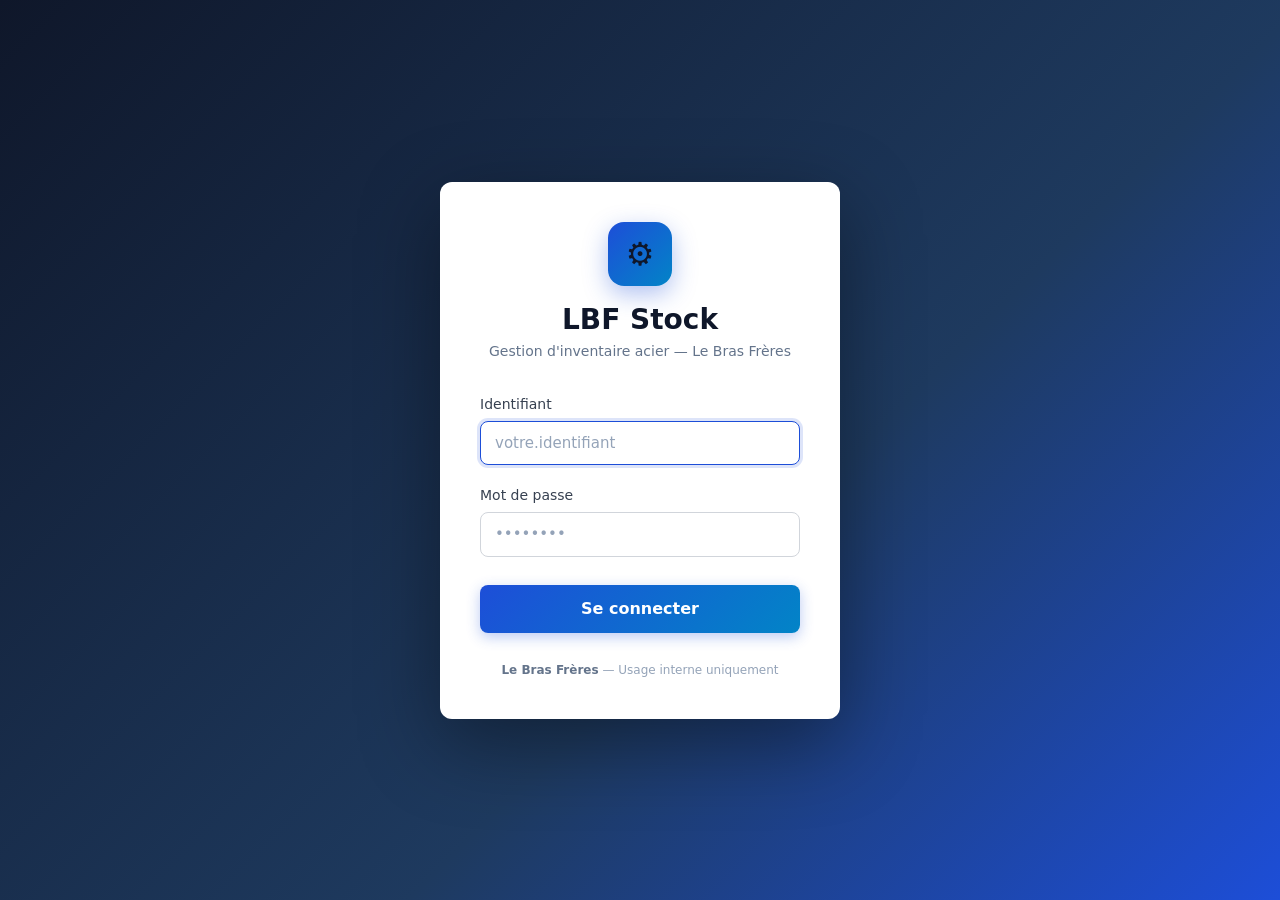
==== index.html @ 9272afbf "feat: initialisation LBF Stock v2 — structure complète Scaffold complet de l'application de gestion " ====
<!DOCTYPE html>
<html lang="fr">
<head>
  <meta charset="UTF-8">
  <meta name="viewport" content="width=device-width, initial-scale=1.0">
  <title>LBF Stock — Connexion</title>
  <link rel="stylesheet" href="css/main.css">
  <link rel="stylesheet" href="css/login.css">
</head>
<body>

  <div class="login-container">
    <div class="login-card">

      <!-- En-tête -->
      <div class="login-header">
        <div class="login-logo">
          <span class="login-logo-icon">⚙</span>
        </div>
        <h1 class="login-title">LBF Stock</h1>
        <p class="login-subtitle">Gestion d'inventaire acier — Le Bras Frères</p>
      </div>

      <!-- Formulaire -->
      <form id="loginForm" class="login-form" novalidate>
        <div class="form-group">
          <label for="username" class="form-label">Identifiant</label>
          <input
            type="text"
            id="username"
            class="form-control"
            placeholder="votre.identifiant"
            autocomplete="username"
            required
          >
        </div>

        <div class="form-group">
          <label for="password" class="form-label">Mot de passe</label>
          <input
            type="password"
            id="password"
            class="form-control"
            placeholder="••••••••"
            autocomplete="current-password"
            required
          >
        </div>

        <div id="loginError" class="login-error" hidden></div>

        <button type="submit" id="submitBtn" class="btn-login">
          Se connecter
        </button>
      </form>

      <!-- Pied -->
      <div class="login-footer">
        <strong>Le Bras Frères</strong> — Usage interne uniquement
      </div>

    </div>
  </div>

  <script src="js/config.js"></script>
  <script src="js/supabase.js"></script>
  <script src="js/utils.js"></script>
  <script src="auth/auth.js"></script>
  <script src="js/login.js"></script>
</body>
</html>
---- css/main.css ----
/* =============================================================
   LBF Stock v2 — Système de design global
   Variables, reset, typographie, composants communs
   ============================================================= */

/* ── Variables ─────────────────────────────────────────────── */
:root {
  /* Couleurs principales */
  --color-primary:       #1d4ed8;
  --color-primary-hover: #1e40af;
  --color-primary-light: #dbeafe;

  /* Couleurs de statut */
  --color-success:       #16a34a;
  --color-success-bg:    #dcfce7;
  --color-warning:       #d97706;
  --color-warning-bg:    #fef3c7;
  --color-error:         #dc2626;
  --color-error-bg:      #fee2e2;
  --color-info:          #0284c7;
  --color-info-bg:       #e0f2fe;

  /* Neutres */
  --color-bg:            #f1f5f9;
  --color-surface:       #ffffff;
  --color-border:        #e2e8f0;
  --color-border-strong: #cbd5e1;
  --color-text:          #0f172a;
  --color-text-muted:    #64748b;
  --color-text-light:    #94a3b8;

  /* Navigation */
  --nav-bg:              #0f172a;
  --nav-text:            #e2e8f0;
  --nav-text-muted:      #94a3b8;
  --nav-height:          56px;

  /* Dimensions */
  --radius-sm:   4px;
  --radius:      6px;
  --radius-lg:   10px;
  --shadow-sm:   0 1px 2px 0 rgb(0 0 0 / 0.05);
  --shadow:      0 1px 3px 0 rgb(0 0 0 / 0.1), 0 1px 2px -1px rgb(0 0 0 / 0.1);
  --shadow-lg:   0 4px 6px -1px rgb(0 0 0 / 0.1), 0 2px 4px -2px rgb(0 0 0 / 0.1);

  /* Typographie */
  --font-sans:  system-ui, -apple-system, 'Segoe UI', Roboto, sans-serif;
  --font-mono:  'JetBrains Mono', 'Consolas', 'Courier New', monospace;
  --text-xs:    0.75rem;
  --text-sm:    0.875rem;
  --text-base:  1rem;
  --text-lg:    1.125rem;
  --text-xl:    1.25rem;
  --text-2xl:   1.5rem;

  /* Z-index */
  --z-nav:      100;
  --z-modal:    200;
  --z-flash:    300;
  --z-tooltip:  400;

  /* Transitions */
  --transition: 150ms ease;
}

/* ── Reset ──────────────────────────────────────────────────── */
*, *::before, *::after {
  box-sizing: border-box;
}

html {
  font-size: 16px;
  -webkit-text-size-adjust: 100%;
}

body {
  margin: 0;
  font-family:      var(--font-sans);
  font-size:        var(--text-base);
  line-height:      1.5;
  color:            var(--color-text);
  background-color: var(--color-bg);
}

h1, h2, h3, h4 {
  margin: 0 0 0.5rem;
  font-weight: 600;
  line-height: 1.25;
}

p {
  margin: 0 0 1rem;
}

a {
  color: var(--color-primary);
  text-decoration: none;
}

a:hover {
  text-decoration: underline;
}

button, input, select, textarea {
  font: inherit;
}

table {
  border-collapse: collapse;
  width: 100%;
}

/* ── Navigation ─────────────────────────────────────────────── */
.nav {
  position:   fixed;
  top:        0;
  left:       0;
  right:      0;
  height:     var(--nav-height);
  background: var(--nav-bg);
  display:    flex;
  align-items: center;
  padding:    0 1.5rem;
  gap:        1rem;
  z-index:    var(--z-nav);
  box-shadow: var(--shadow-lg);
}

.nav-brand {
  color:       var(--nav-text);
  font-weight: 700;
  font-size:   var(--text-lg);
  white-space: nowrap;
  text-decoration: none;
}

.nav-brand:hover {
  text-decoration: none;
  color: #fff;
}

.nav-links {
  display:    flex;
  align-items: center;
  gap:        0.25rem;
  flex:       1;
}

.nav-link {
  color:         var(--nav-text-muted);
  padding:       0.375rem 0.75rem;
  border-radius: var(--radius);
  font-size:     var(--text-sm);
  transition:    background var(--transition), color var(--transition);
  text-decoration: none;
}

.nav-link:hover {
  background: rgba(255,255,255,0.08);
  color:      var(--nav-text);
  text-decoration: none;
}

.nav-link.active {
  background: rgba(255,255,255,0.12);
  color:      #fff;
  font-weight: 500;
}

.nav-spacer {
  flex: 1;
}

.nav-user {
  display:    flex;
  align-items: center;
  gap:        0.75rem;
  color:      var(--nav-text-muted);
  font-size:  var(--text-sm);
}

.nav-user-name {
  color: var(--nav-text);
  font-weight: 500;
}

/* ── Badges de rôle ─────────────────────────────────────────── */
.role-badge {
  display:       inline-block;
  padding:       0.125rem 0.5rem;
  border-radius: 9999px;
  font-size:     var(--text-xs);
  font-weight:   600;
  text-transform: uppercase;
  letter-spacing: 0.05em;
}

.role-consultation {
  background: var(--color-info-bg);
  color:      var(--color-info);
}

.role-gestion {
  background: var(--color-warning-bg);
  color:      var(--color-warning);
}

.role-administration {
  background: #f0fdf4;
  color:      #15803d;
}

/* ── Layout principal ───────────────────────────────────────── */
.page-wrapper {
  margin-top:  var(--nav-height);
  min-height:  calc(100vh - var(--nav-height));
}

.container {
  max-width:  1280px;
  margin:     0 auto;
  padding:    1.5rem;
}

.page-header {
  display:         flex;
  align-items:     center;
  justify-content: space-between;
  margin-bottom:   1.5rem;
  gap:             1rem;
  flex-wrap:       wrap;
}

.page-title {
  font-size:   var(--text-2xl);
  font-weight: 700;
  color:       var(--color-text);
}

.page-title small {
  font-size:   var(--text-sm);
  font-weight: 400;
  color:       var(--color-text-muted);
  margin-left: 0.5rem;
}

/* ── Boutons ────────────────────────────────────────────────── */
.btn {
  display:         inline-flex;
  align-items:     center;
  gap:             0.375rem;
  padding:         0.5rem 1rem;
  border:          1px solid transparent;
  border-radius:   var(--radius);
  font-size:       var(--text-sm);
  font-weight:     500;
  cursor:          pointer;
  transition:      background var(--transition), box-shadow var(--transition),
                   border-color var(--transition);
  white-space:     nowrap;
  text-decoration: none;
}

.btn:disabled {
  opacity: 0.55;
  cursor:  not-allowed;
}

.btn-primary {
  background: var(--color-primary);
  color:      #fff;
}

.btn-primary:hover:not(:disabled) {
  background: var(--color-primary-hover);
  box-shadow: var(--shadow);
}

.btn-secondary {
  background:   var(--color-surface);
  color:        var(--color-text);
  border-color: var(--color-border-strong);
}

.btn-secondary:hover:not(:disabled) {
  background: var(--color-bg);
}

.btn-danger {
  background: var(--color-error);
  color:      #fff;
}

.btn-danger:hover:not(:disabled) {
  background: #b91c1c;
}

.btn-success {
  background: var(--color-success);
  color:      #fff;
}

.btn-ghost {
  background: transparent;
  color:      var(--color-text-muted);
  border-color: transparent;
}

.btn-ghost:hover:not(:disabled) {
  background: var(--color-bg);
  color:      var(--color-text);
}

.btn-sm {
  padding:   0.25rem 0.625rem;
  font-size: var(--text-xs);
}

.btn-full {
  width:           100%;
  justify-content: center;
}

/* ── Formulaires ────────────────────────────────────────────── */
.form-group {
  margin-bottom: 1rem;
}

.form-label {
  display:      block;
  margin-bottom: 0.25rem;
  font-size:    var(--text-sm);
  font-weight:  500;
  color:        var(--color-text);
}

.form-label .required {
  color: var(--color-error);
  margin-left: 0.125rem;
}

.form-control {
  display:      block;
  width:        100%;
  padding:      0.5rem 0.75rem;
  border:       1px solid var(--color-border-strong);
  border-radius: var(--radius);
  background:   var(--color-surface);
  color:        var(--color-text);
  font-size:    var(--text-sm);
  transition:   border-color var(--transition), box-shadow var(--transition);
  appearance:   none;
}

.form-control:focus {
  outline:      none;
  border-color: var(--color-primary);
  box-shadow:   0 0 0 3px rgba(29, 78, 216, 0.12);
}

.form-control::placeholder {
  color: var(--color-text-light);
}

.form-control:disabled {
  background: var(--color-bg);
  color:      var(--color-text-muted);
  cursor:     not-allowed;
}

.form-hint {
  font-size:  var(--text-xs);
  color:      var(--color-text-muted);
  margin-top: 0.25rem;
}

.form-error {
  font-size:  var(--text-xs);
  color:      var(--color-error);
  margin-top: 0.25rem;
}

/* ── Grille de formulaire ───────────────────────────────────── */
.form-grid {
  display:               grid;
  grid-template-columns: 1fr 1fr;
  gap:                   1rem;
}

.form-grid-3 {
  grid-template-columns: 1fr 1fr 1fr;
}

.form-grid .span-2 {
  grid-column: span 2;
}

.form-grid-3 .span-3 {
  grid-column: span 3;
}

@media (max-width: 640px) {
  .form-grid, .form-grid-3 {
    grid-template-columns: 1fr;
  }
  .form-grid .span-2,
  .form-grid-3 .span-3 {
    grid-column: 1;
  }
}

/* ── Cartes ─────────────────────────────────────────────────── */
.card {
  background:    var(--color-surface);
  border:        1px solid var(--color-border);
  border-radius: var(--radius-lg);
  box-shadow:    var(--shadow-sm);
}

.card-header {
  display:         flex;
  align-items:     center;
  justify-content: space-between;
  padding:         1rem 1.25rem;
  border-bottom:   1px solid var(--color-border);
  gap:             0.75rem;
}

.card-title {
  font-size:   var(--text-base);
  font-weight: 600;
}

.card-body {
  padding: 1.25rem;
}

/* ── Tableaux ───────────────────────────────────────────────── */
.table-wrapper {
  overflow-x: auto;
  border:     1px solid var(--color-border);
  border-radius: var(--radius-lg);
  background:    var(--color-surface);
}

.data-table {
  font-size: var(--text-sm);
}

.data-table thead tr {
  background:    var(--color-bg);
  border-bottom: 2px solid var(--color-border);
}

.data-table th {
  padding:     0.625rem 0.875rem;
  text-align:  left;
  font-weight: 600;
  color:       var(--color-text-muted);
  white-space: nowrap;
  font-size:   var(--text-xs);
  text-transform: uppercase;
  letter-spacing: 0.04em;
}

.data-table td {
  padding:       0.625rem 0.875rem;
  border-bottom: 1px solid var(--color-border);
  color:         var(--color-text);
  vertical-align: middle;
}

.data-table tbody tr:last-child td {
  border-bottom: none;
}

.data-table tbody tr:hover {
  background: #f8fafc;
}

.data-table .mono {
  font-family: var(--font-mono);
  font-size:   var(--text-xs);
}

/* ── Badges de statut ───────────────────────────────────────── */
.badge {
  display:       inline-block;
  padding:       0.125rem 0.5rem;
  border-radius: 9999px;
  font-size:     var(--text-xs);
  font-weight:   500;
}

.badge-success  { background: var(--color-success-bg); color: var(--color-success); }
.badge-warning  { background: var(--color-warning-bg); color: var(--color-warning); }
.badge-error    { background: var(--color-error-bg);   color: var(--color-error); }
.badge-info     { background: var(--color-info-bg);    color: var(--color-info); }
.badge-neutral  { background: var(--color-bg);         color: var(--color-text-muted); }

/* ── Messages flash ─────────────────────────────────────────── */
.flash-zone {
  position:      fixed;
  bottom:        1.5rem;
  right:         1.5rem;
  display:       flex;
  flex-direction: column;
  gap:           0.5rem;
  z-index:       var(--z-flash);
  max-width:     400px;
  pointer-events: none;
}

.flash {
  display:       flex;
  align-items:   flex-start;
  gap:           0.75rem;
  padding:       0.75rem 1rem;
  border-radius: var(--radius);
  box-shadow:    var(--shadow-lg);
  font-size:     var(--text-sm);
  pointer-events: all;
  animation:     flash-in 200ms ease;
}

@keyframes flash-in {
  from { opacity: 0; transform: translateX(20px); }
  to   { opacity: 1; transform: translateX(0); }
}

.flash-fade {
  opacity:    0;
  transform:  translateX(20px);
  transition: opacity 400ms, transform 400ms;
}

.flash-success { background: var(--color-success-bg); color: var(--color-success); border-left: 4px solid var(--color-success); }
.flash-error   { background: var(--color-error-bg);   color: var(--color-error);   border-left: 4px solid var(--color-error); }
.flash-warning { background: var(--color-warning-bg); color: var(--color-warning); border-left: 4px solid var(--color-warning); }
.flash-info    { background: var(--color-info-bg);    color: var(--color-info);    border-left: 4px solid var(--color-info); }

.flash-close {
  margin-left:    auto;
  background:     transparent;
  border:         none;
  cursor:         pointer;
  padding:        0;
  font-size:      1.25rem;
  line-height:    1;
  color:          inherit;
  opacity:        0.7;
  flex-shrink:    0;
}

.flash-close:hover {
  opacity: 1;
}

/* ── Modal ──────────────────────────────────────────────────── */
.modal-overlay {
  position:       fixed;
  inset:          0;
  background:     rgba(0,0,0,0.5);
  display:        flex;
  align-items:    center;
  justify-content: center;
  z-index:        var(--z-modal);
  padding:        1rem;
}

.modal-overlay[hidden] {
  display: none;
}

.modal {
  background:    var(--color-surface);
  border-radius: var(--radius-lg);
  box-shadow:    0 20px 60px rgba(0,0,0,0.3);
  width:         100%;
  max-width:     560px;
  max-height:    90vh;
  overflow-y:    auto;
  animation:     modal-in 200ms ease;
}

.modal-lg {
  max-width: 800px;
}

@keyframes modal-in {
  from { opacity: 0; transform: scale(0.95); }
  to   { opacity: 1; transform: scale(1); }
}

.modal-header {
  display:         flex;
  align-items:     center;
  justify-content: space-between;
  padding:         1rem 1.25rem;
  border-bottom:   1px solid var(--color-border);
}

.modal-title {
  font-size:   var(--text-lg);
  font-weight: 600;
}

.modal-close {
  background:  transparent;
  border:      none;
  cursor:      pointer;
  font-size:   1.5rem;
  line-height: 1;
  color:       var(--color-text-muted);
  padding:     0.25rem;
  border-radius: var(--radius-sm);
}

.modal-close:hover {
  background: var(--color-bg);
  color: var(--color-text);
}

.modal-body {
  padding: 1.25rem;
}

.modal-footer {
  display:         flex;
  justify-content: flex-end;
  gap:             0.5rem;
  padding:         1rem 1.25rem;
  border-top:      1px solid var(--color-border);
}

/* ── Filtres ────────────────────────────────────────────────── */
.filters-bar {
  display:    flex;
  gap:        0.75rem;
  flex-wrap:  wrap;
  align-items: center;
  margin-bottom: 1rem;
}

.search-input {
  flex:      1;
  min-width: 200px;
  max-width: 320px;
}

/* ── État vide ──────────────────────────────────────────────── */
.empty-state {
  text-align:  center;
  padding:     3rem 1rem;
  color:       var(--color-text-muted);
}

.empty-state-icon {
  font-size:     3rem;
  margin-bottom: 0.5rem;
  line-height:   1;
}

.empty-state-title {
  font-size:     var(--text-lg);
  font-weight:   600;
  color:         var(--color-text);
  margin-bottom: 0.25rem;
}

/* ── Loader ─────────────────────────────────────────────────── */
.loader {
  display:         flex;
  align-items:     center;
  justify-content: center;
  padding:         3rem;
  color:           var(--color-text-muted);
  gap:             0.75rem;
  font-size:       var(--text-sm);
}

.spinner {
  width:        24px;
  height:       24px;
  border:       3px solid var(--color-border);
  border-top-color: var(--color-primary);
  border-radius: 50%;
  animation:    spin 0.8s linear infinite;
  flex-shrink:  0;
}

@keyframes spin {
  to { transform: rotate(360deg); }
}

/* ── Utilitaires ────────────────────────────────────────────── */
.text-muted    { color: var(--color-text-muted); }
.text-small    { font-size: var(--text-sm); }
.text-xs       { font-size: var(--text-xs); }
.text-right    { text-align: right; }
.text-center   { text-align: center; }
.font-mono     { font-family: var(--font-mono); }
.font-medium   { font-weight: 500; }
.font-semibold { font-weight: 600; }
.d-flex        { display: flex; }
.align-center  { align-items: center; }
.gap-sm        { gap: 0.5rem; }
.gap-md        { gap: 1rem; }
.mt-1          { margin-top: 0.25rem; }
.mt-2          { margin-top: 0.5rem; }
.mt-4          { margin-top: 1rem; }
.mb-4          { margin-bottom: 1rem; }

/* ── Responsive ─────────────────────────────────────────────── */
@media (max-width: 768px) {
  .container {
    padding: 1rem;
  }

  .page-header {
    flex-direction: column;
    align-items:    flex-start;
  }

  .nav-links .nav-link span {
    display: none;
  }

  .filters-bar {
    flex-direction: column;
    align-items:    stretch;
  }

  .search-input {
    max-width: 100%;
  }
}
---- css/login.css ----
/* =============================================================
   LBF Stock v2 — Page de connexion
   ============================================================= */

body {
  display:         flex;
  align-items:     center;
  justify-content: center;
  min-height:      100vh;
  background:      linear-gradient(135deg, #0f172a 0%, #1e3a5f 60%, #1d4ed8 100%);
}

.login-container {
  width:   100%;
  padding: 1rem;
  display: flex;
  justify-content: center;
}

.login-card {
  background:    #ffffff;
  border-radius: 12px;
  box-shadow:    0 24px 80px rgba(0, 0, 0, 0.4);
  padding:       2.5rem;
  width:         100%;
  max-width:     400px;
}

/* ── Logo / En-tête ─────────────────────────────────────────── */
.login-header {
  text-align:    center;
  margin-bottom: 2rem;
}

.login-logo {
  display:         inline-flex;
  align-items:     center;
  justify-content: center;
  width:           64px;
  height:          64px;
  background:      linear-gradient(135deg, #1d4ed8, #0284c7);
  border-radius:   16px;
  margin-bottom:   1rem;
  box-shadow:      0 8px 24px rgba(29, 78, 216, 0.35);
}

.login-logo-icon {
  font-size:  2rem;
  line-height: 1;
}

.login-title {
  font-size:     1.75rem;
  font-weight:   700;
  color:         #0f172a;
  margin-bottom: 0.25rem;
}

.login-subtitle {
  font-size: 0.875rem;
  color:     #64748b;
  margin:    0;
}

/* ── Formulaire ─────────────────────────────────────────────── */
.login-form .form-group {
  margin-bottom: 1.25rem;
}

.login-form .form-label {
  font-size:    0.875rem;
  font-weight:  500;
  color:        #374151;
  margin-bottom: 0.375rem;
}

.login-form .form-control {
  padding:      0.625rem 0.875rem;
  border:       1px solid #d1d5db;
  border-radius: 8px;
  font-size:    0.9375rem;
  transition:   border-color 150ms, box-shadow 150ms;
}

.login-form .form-control:focus {
  border-color: #1d4ed8;
  box-shadow:   0 0 0 3px rgba(29, 78, 216, 0.15);
}

/* ── Bouton connexion ───────────────────────────────────────── */
.btn-login {
  width:           100%;
  padding:         0.75rem 1rem;
  background:      linear-gradient(135deg, #1d4ed8, #0284c7);
  color:           #fff;
  border:          none;
  border-radius:   8px;
  font-size:       1rem;
  font-weight:     600;
  cursor:          pointer;
  transition:      transform 150ms, box-shadow 150ms;
  margin-top:      0.5rem;
  box-shadow:      0 4px 14px rgba(29, 78, 216, 0.3);
}

.btn-login:hover:not(:disabled) {
  transform:  translateY(-1px);
  box-shadow: 0 6px 20px rgba(29, 78, 216, 0.4);
}

.btn-login:active:not(:disabled) {
  transform: translateY(0);
}

.btn-login:disabled {
  opacity: 0.65;
  cursor:  not-allowed;
  transform: none;
}

/* ── Message d'erreur ───────────────────────────────────────── */
.login-error {
  background:    #fee2e2;
  color:         #dc2626;
  border:        1px solid #fca5a5;
  border-radius: 8px;
  padding:       0.625rem 0.875rem;
  font-size:     0.875rem;
  margin-top:    0.75rem;
  text-align:    center;
}

/* ── Pied de page ───────────────────────────────────────────── */
.login-footer {
  text-align:  center;
  margin-top:  1.75rem;
  font-size:   0.75rem;
  color:       #94a3b8;
}

.login-footer strong {
  color: #64748b;
}

/* ── Responsive ─────────────────────────────────────────────── */
@media (max-width: 480px) {
  .login-card {
    padding:       1.75rem 1.25rem;
    border-radius: 8px;
    box-shadow:    none;
  }
}
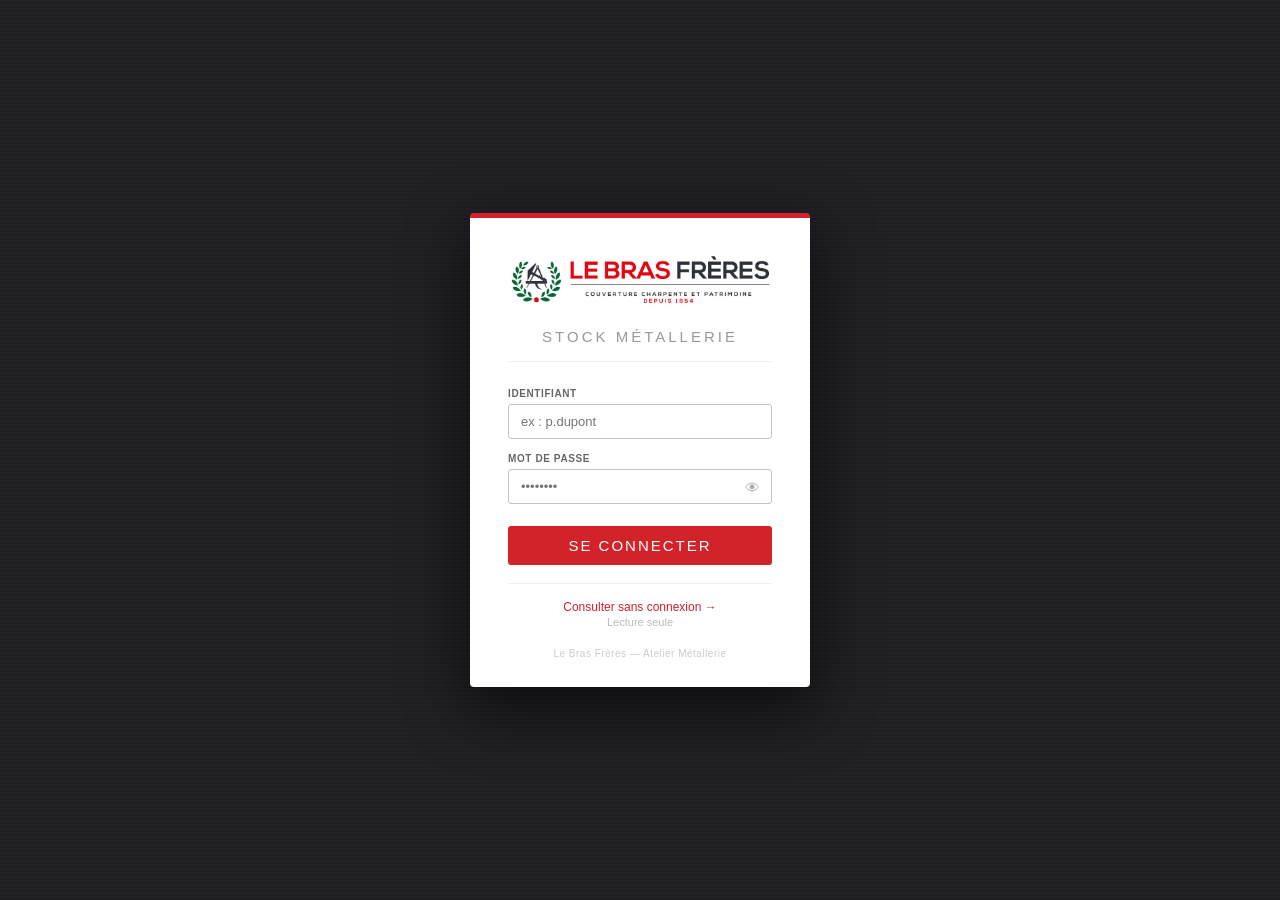
==== commit d512161f: "Add files via upload" ====
--- a/index.html
+++ b/index.html
@@ -3,69 +3,98 @@
 <head>
   <meta charset="UTF-8">
   <meta name="viewport" content="width=device-width, initial-scale=1.0">
-  <title>LBF Stock — Connexion</title>
-  <link rel="stylesheet" href="css/main.css">
-  <link rel="stylesheet" href="css/login.css">
+  <link rel="icon" type="image/png" href="[data-uri]">
+  <title>Stock Métallerie — LBF</title>
+  <style>
+    :root {
+      --rouge: rgb(210, 35, 42);
+      --noir:  rgb(30, 30, 35);
+    }
+
+    * { box-sizing: border-box; margin: 0; padding: 0; }
+
+    body {
+      font-family: Tahoma, Geneva, sans-serif;
+      background: var(--noir);
+      min-height: 100vh;
+      display: flex;
+      align-items: center;
+      justify-content: center;
+      color: white;
+    }
+
+    .splash {
+      text-align: center;
+      animation: pulse 1.2s ease-in-out infinite alternate;
+    }
+
+    .splash-titre {
+      font-family: Impact, Haettenschweiler, sans-serif;
+      font-size: 18px;
+      letter-spacing: 4px;
+      text-transform: uppercase;
+      color: rgba(255,255,255,0.5);
+      margin-top: 12px;
+    }
+
+    .splash-titre span { color: var(--rouge); }
+
+    /* Barre de chargement */
+    .barre {
+      width: 160px;
+      height: 3px;
+      background: rgba(255,255,255,0.1);
+      border-radius: 2px;
+      margin: 18px auto 0;
+      overflow: hidden;
+    }
+
+    .barre-progress {
+      height: 100%;
+      background: var(--rouge);
+      border-radius: 2px;
+      animation: chargement 0.8s ease-out forwards;
+    }
+
+    @keyframes chargement {
+      from { width: 0%; }
+      to   { width: 100%; }
+    }
+
+    @keyframes pulse {
+      from { opacity: 0.7; }
+      to   { opacity: 1; }
+    }
+  </style>
 </head>
 <body>
 
-  <div class="login-container">
-    <div class="login-card">
-
-      <!-- En-tête -->
-      <div class="login-header">
-        <div class="login-logo">
-          <span class="login-logo-icon">⚙</span>
-        </div>
-        <h1 class="login-title">LBF Stock</h1>
-        <p class="login-subtitle">Gestion d'inventaire acier — Le Bras Frères</p>
-      </div>
-
-      <!-- Formulaire -->
-      <form id="loginForm" class="login-form" novalidate>
-        <div class="form-group">
-          <label for="username" class="form-label">Identifiant</label>
-          <input
-            type="text"
-            id="username"
-            class="form-control"
-            placeholder="votre.identifiant"
-            autocomplete="username"
-            required
-          >
-        </div>
-
-        <div class="form-group">
-          <label for="password" class="form-label">Mot de passe</label>
-          <input
-            type="password"
-            id="password"
-            class="form-control"
-            placeholder="••••••••"
-            autocomplete="current-password"
-            required
-          >
-        </div>
-
-        <div id="loginError" class="login-error" hidden></div>
-
-        <button type="submit" id="submitBtn" class="btn-login">
-          Se connecter
-        </button>
-      </form>
-
-      <!-- Pied -->
-      <div class="login-footer">
-        <strong>Le Bras Frères</strong> — Usage interne uniquement
-      </div>
-
-    </div>
+  <div class="splash">
+    <div class="splash-titre">Stock <span>Métallerie</span></div>
+    <div class="barre"><div class="barre-progress"></div></div>
   </div>
 
-  <script src="js/config.js"></script>
-  <script src="js/supabase.js"></script>
-  <script src="js/utils.js"></script>
   <script src="auth/auth.js"></script>
-  <script src="js/login.js"></script>
+  <script>
+    /**
+     * index.html — Point d'entrée de l'application
+     * Rôle : vérifier la session et rediriger vers la bonne page.
+     * Aucun contenu applicatif ici.
+     */
+    (function router() {
+      const session = window.Auth.getSession();
+
+      if (!session) {
+        // Pas de session → page de connexion
+        window.location.replace('login.html');
+        return;
+      }
+
+      // Session active → toujours vers la vue stock
+      // (la vue s'adapte ensuite selon le profil)
+      window.location.replace('views/stock.html');
+    })();
+  </script>
+
 </body>
 </html>
